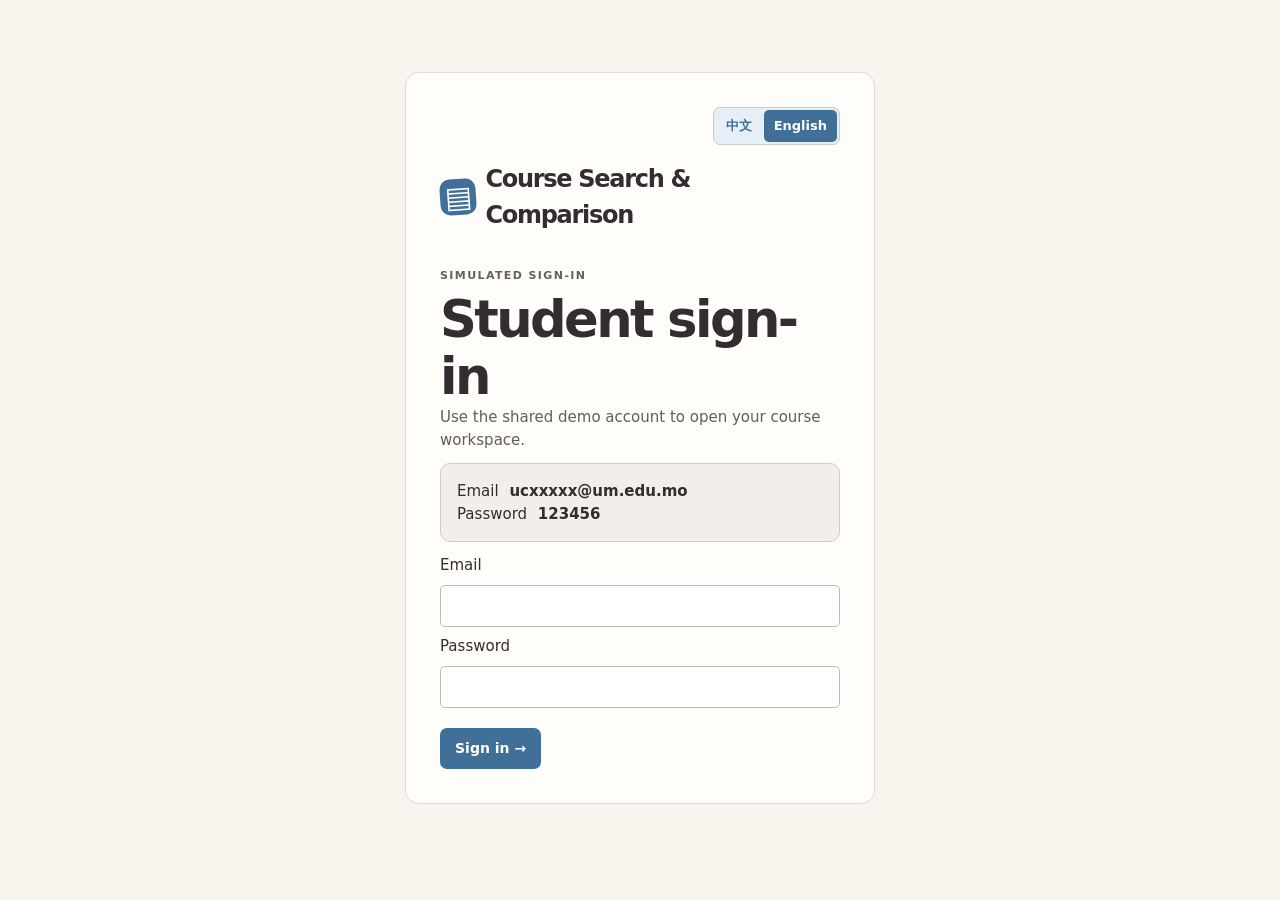
==== palette-preview/index.html @ e56f1be3 "Preview a softer mid-blue accent with ink-blue course codes" ====
<!doctype html><html lang="en"><head><meta charset="UTF-8"><meta name="viewport" content="width=device-width,initial-scale=1"><meta name="theme-color" content="#406f98"><title>Course Search &amp; Comparison | Course workspace</title>  <script type="module" crossorigin src="./assets/index-8f3D4_6r.js"></script>
  <link rel="stylesheet" crossorigin href="./assets/index-Bzfwyu6v.css">
</head><body style="margin:0"><div id="root"></div></body></html>
---- palette-preview/assets/index-Bzfwyu6v.css ----
*{box-sizing:border-box}body{font:15px/1.5 Segoe UI,Arial,sans-serif;color:#322e2a;background:#faf6f2}button,input,select{font:inherit}button,select{cursor:pointer}button,a,input,select{outline-offset:4px}button{color:inherit;border:0;background:transparent;font-weight:600}a,.link{color:#534f4b;font-weight:650}.link{padding:8px 0}.bar,main{max-width:1250px;margin:auto;padding:0 44px}header{background:#fff;border-bottom:1px solid #dedad6}.bar,.brand,.user,nav,.cardTop,.actions,.resultHead,.title,.context,.panelHead,.shortlist li,footer{display:flex;align-items:center;justify-content:space-between;gap:12px}.bar{height:76px}.brand{font-size:24px;letter-spacing:-1.3px;font-weight:750;gap:10px}.brand i,.user i{display:grid;place-items:center;font-style:normal}.brand i{width:36px;height:36px;background:#4b4743;color:#fff9dc;border-radius:10px;font-size:29px;line-height:1;transform:rotate(-4deg)}nav{height:100%;gap:24px;margin-right:auto;margin-left:38px}nav button{height:100%;border-bottom:3px solid transparent;color:#696561}nav .here{border-color:#5b5753;color:#403c38}.user{font-size:13px}.user i{background:#ebe7e3;border:1px solid #d4d0cc;width:34px;height:34px;border-radius:50%;font-weight:700}.context{margin:25px 0 32px;color:#706c68;font-size:13px}select{padding:8px;border:1px solid #d3cfcb;border-radius:6px;background:#fff;color:#393531;max-width:100%}.context select{margin-left:6px}.title{justify-content:flex-start;align-items:flex-end;gap:18px}.title .tag{margin-bottom:8px}small{display:block;color:#65615d;font-size:11px;letter-spacing:1.4px;font-weight:750}.tag,.code,em{display:inline-block;font-style:normal;font-size:12px;font-weight:650;border-radius:5px;letter-spacing:.3px}.tag{padding:4px 9px;border:1px solid #d8d4d0;background:#f3efeb;color:#534f4b}.code{background:#f1ede9;color:#4c4844;padding:3px 8px;font-family:Consolas,monospace;font-size:13px}h1,h2,h3,p{margin:0}h1{font-size:clamp(36px,4vw,53px);letter-spacing:-2.6px;line-height:1.13;margin-top:6px;font-weight:640}h2{font-size:22px;letter-spacing:-.7px;line-height:1.25}h3{font-size:18px;line-height:1.35;margin:5px 0 10px}p{color:#625e5a}.intro{margin:12px 0 23px}.findLayout,.scheduleLayout{display:grid;gap:26px;grid-template-columns:minmax(0,1fr) 284px;align-items:start}.rail,.card,.panel,.tray,.compareScroll{border:1px solid #dfdbd7;border-radius:14px;background:#fff}.rail{margin-top:57px;padding:23px;background:#f4f0ec}.rail h2{margin:7px 0 12px}.rail p{margin-bottom:20px}.rail .primary{width:100%;display:flex;justify-content:space-between}.rail .subtle{font-size:12px;margin:12px 0 0}.railArt{height:78px;position:relative;overflow:hidden}.sheet{position:absolute;left:12px;top:8px;width:55px;height:55px;border:1.6px solid #686460;border-radius:7px;background:#dad6d2;transform:rotate(-12deg)}.sheet.front{left:29px;top:13px;background:#fefaf6;transform:rotate(8deg);padding:10px}.sheet i{display:block;height:3px;margin:5px 0;background:#9b9793}.sheet i:last-child{width:55%}.search{display:flex;align-items:center;gap:12px;border:1.5px solid #b1ada9;border-radius:10px;padding:10px 15px;background:#fff;height:53px}.search span{font-size:27px}.search input{border:none;width:100%;outline:none;color:#393531}.search:focus-within{outline:2px solid #736f6b}.resultHead{margin:26px 0 13px}.resultHead h2{font-size:18px}.resultHead span,.muted,.subtle{font-size:13px;color:#706c68}em{padding:1px 7px;background:#eeeae6;margin-left:4px}.card{padding:20px 23px;margin-bottom:12px}.card h2{margin:9px 0 6px}.summary{display:-webkit-box;-webkit-line-clamp:2;-webkit-box-orient:vertical;overflow:hidden}.actions{margin-top:17px}.outline,.saved,.primary,.mode button{border-radius:7px;padding:8px 13px;font-size:14px}.outline,.saved{border:1px solid #c9c5c1;background:#fff}.primary,.saved{background:#4a4642;color:#fff}.primary:hover,.saved:hover{background:#37332f}.outline:hover,.link:hover{background:#f6f2ee}.primary{padding:10px 15px}.details{margin-top:16px;padding-top:18px;border-top:1px solid #dfdbd7}.details p,.sectionItem p{margin:6px 0}.details small,.tray small,table small{letter-spacing:.4px}dl{display:grid;grid-template-columns:repeat(3,1fr);gap:12px}dt{color:#736f6b;font-size:12px}dd{margin:2px 0}.sectionItem{border:1px solid #dfdbd7;border-radius:9px;background:#fffbf7;padding:13px;margin-top:12px}.meetings{padding:0;list-style:none;font-size:13px}.meetings li{margin:4px 0}.meetings b{color:#524e4a}hr{border:0;border-top:1px solid #dedad6;margin:18px 0}.shortlist{padding:0;list-style:none}.shortlist li{border-bottom:1px solid #d7d3cf;padding:6px 0}.mode{display:flex;gap:3px;background:#ece8e4;padding:4px;border-radius:9px;width:fit-content;margin:22px 0}.mode .active{background:#fff;box-shadow:0 1px 3px #20473222}.compareScroll,.calendarScroll{overflow-x:auto}.compareScroll{margin:15px 0 22px}table{border-collapse:collapse;width:100%}th,td{text-align:left;vertical-align:top;padding:17px;min-width:220px;border:1px solid #e4e0dc}th:first-child{min-width:150px;background:#f7f3ef}table small{margin-top:6px}th h3{margin:10px 0}.calendar,.tray{padding:18px}.panelHead{margin-bottom:12px}.legend{display:flex;flex-wrap:wrap;gap:14px;font-size:12px;margin-bottom:14px}.legend span:nth-child(2){color:#216378}.legend span:nth-child(3){color:#a52b33}.grid{min-width:490px;display:grid;grid-template-columns:46px repeat(5,minmax(0,1fr));font-size:12px}.grid>strong{text-align:center;color:#686460;padding:7px 0}.day,.axis{position:relative;height:calc(var(--hours)*62px)}.day{border-left:1px solid #e2deda;background:repeating-linear-gradient(to bottom,#e5e1dd 0 1px,transparent 1px 62px)}.axis span{height:62px;display:block;font-size:11px}.block{position:absolute;left:2%;width:96%;border-radius:5px;padding:2px 4px;display:flex;flex-direction:column;line-height:1.2;font-size:10px;overflow:hidden;animation:appear .2s ease-out}.block b,.block span{position:relative}.existing{background:#e5e1dd;border-left:3px solid #797571}.added{background:#e4e0dc;border-left:3px solid #635f5b}.preview{color:#174e61;background:#dfedf2;border:1px dashed #357c8f}.split{width:48%}.right{left:51%}.redZone{position:absolute;left:0;right:0;background:repeating-linear-gradient(135deg,#f9c2c1 0 4px,#f9d4ce 4px 8px)}.coursePick{display:flex;align-items:center;gap:9px;margin:0 0 15px}.coursePick select{min-width:0}.scheduleLayout{grid-template-columns:minmax(0,1fr) 310px}.tray>p{font-size:13px;margin:8px 0}.tray h2{margin-top:6px}.selected{border-color:#817d79}.feedback,.note{background:#f2eeea;border:1px solid #cfcbc7;padding:16px;border-radius:10px;margin:12px 0;animation:appear .2s}.feedback p{margin:6px 0 12px}.warning{background:#fff4ef;border-color:#e9b8aa}.warning h3{color:#963536}.empty{padding:24px}.empty p{margin:8px 0 16px}footer{padding:25px 0;border-top:1px solid #dfdbd7;margin-top:35px;color:#75716d;font-size:13px}.login{max-width:470px;padding:34px;margin:8vh auto;background:#fff;border:1px solid #dfdbd7;border-radius:14px}.login .brand{justify-content:flex-start;margin-bottom:35px}.login label,.login input{display:block;width:100%;margin:8px 0}.login input{padding:9px;border:1px solid #bebab6;border-radius:5px}.login .primary{margin-top:12px}.note b{padding-left:6px}@keyframes appear{0%{opacity:.35;transform:translateY(2px)}to{opacity:1;transform:none}}@media(prefers-reduced-motion:reduce){*,*:before,*:after{animation:none!important;transition:none!important;scroll-behavior:auto!important}}@media(max-width:800px){.bar,main{padding-left:17px;padding-right:17px}.bar{flex-wrap:wrap;height:auto;padding-top:10px;gap:5px}.brand{font-size:21px}nav{order:3;width:100%;margin:0;justify-content:flex-start;gap:14px}nav button{padding:10px 0}.user span{display:none}.context{margin:15px 0 19px}.context>span{display:none}.context{justify-content:flex-end}.findLayout,.scheduleLayout{display:flex;flex-direction:column;gap:14px}.findLayout>*,.scheduleLayout>*{width:100%;min-width:0}.rail{margin:0}.intro{margin:9px 0 15px}.card{padding:16px}.resultHead{margin-top:18px}.resultHead span{font-size:11px}.tray{order:-1}.tray .sectionItem{margin-top:8px}.calendar{padding:12px;scroll-margin-top:12px}.grid{min-width:0;grid-template-columns:35px repeat(5,minmax(0,1fr))}.block{overflow-wrap:anywhere;font-size:9px}.split{width:48%;padding:1px}.calendar .legend{gap:8px}.coursePick{align-items:flex-start}.coursePick select{width:85%}th,td{min-width:190px;padding:12px}th:first-child{min-width:100px}dl{grid-template-columns:1fr 1fr}.title .tag{white-space:nowrap}.title{gap:9px}.login{margin:18px}.railArt{display:none}}.studyPlan{border-top:1px solid #d4d0cc;margin-top:16px;padding-top:12px}.studyPlan summary{font-weight:650;cursor:pointer}.studyPlan p{margin:10px 0}.studyPlan ul{font-size:13px;padding-left:17px}.studyPlan li+li{margin-top:5px}@media(max-width:900px){.user span{display:none}.brand{font-size:19px}.bar nav{margin-left:0}}.filters{display:flex;flex-wrap:wrap;gap:6px;margin-top:12px}.filters button{border:1px solid #d5d1cd;border-radius:20px;padding:5px 12px;font-size:13px;background:#fff}.filters button[aria-pressed=true]{background:#4a4642;color:#fff;border-color:#4a4642}.offeringNote{white-space:pre-line;font-size:13px}.scrollHint{display:none}@media(max-width:800px){.search input,.login input,select{font-size:16px}.outline,.link,.mode button,.filters button,.coursePick select,.primary{min-height:44px}.scrollHint{display:block;font-size:12px;margin:4px 0 8px}.calendarScroll,.compareScroll{overscroll-behavior-x:contain}.grid{min-width:600px;grid-template-columns:44px repeat(5,minmax(0,1fr))}.block{font-size:11px}.axis{position:sticky;left:0;z-index:1;background:#fff}.feedback button{margin-top:4px}.user button{font-size:13px}.coursePick select{max-width:calc(100% - 58px)}}@media(max-width:400px){.bar .brand{font-size:17px;letter-spacing:-.7px}.user{gap:5px}.brand{gap:6px}.brand i{width:28px;height:28px}}.card .code,th .code{font-size:clamp(22px,2vw,28px);font-weight:750;line-height:1.2;background:transparent;padding:0;letter-spacing:-.04em}.card h2,th h3{font-size:18px;font-weight:600}.block .blockCode{font:750 14px/1.05 Consolas,monospace;letter-spacing:-.04em}.blockTitle{font-size:10px;overflow:hidden;text-overflow:ellipsis;white-space:nowrap}.split .blockTitle{display:none}button{transition:transform .16s cubic-bezier(.2,.8,.3,1),background-color .16s,box-shadow .16s}button:active{transform:scale(.95);box-shadow:inset 0 0 0 2px #46705c33}.go{flex:none;background:#4c4844;color:#fff;border-radius:8px;width:38px;height:36px;font-size:21px}.language{border:1px solid #cecac6;border-radius:7px;padding:5px 9px;font-size:13px}.login>.language{float:right}.dropBlocked{outline:2px solid #b03e3e}.dropReady{outline:2px solid #76726e}.dropMessage{padding:8px 12px;border-radius:8px;margin:8px 0;background:#f1ede9;font-weight:650}.dropBlocked .dropMessage{background:#fae1dc;color:#86272c}.dropBlocked .redZone{animation:conflictGlow .7s ease-out infinite alternate}@keyframes conflictGlow{0%{box-shadow:inset 0 0 0 1px #a42f37}to{box-shadow:inset 0 0 0 3px #ba494e}}@media(max-width:800px){.calendar .grid{min-width:665px}.bar .user{margin-left:auto}.user i{display:none}.card .code{font-size:23px}.card h2{font-size:17px}}.creditPanel{border:1px solid #d8d4d0;border-radius:12px;background:#fff;margin:18px 0;padding:15px 19px;display:grid;grid-template-columns:minmax(180px,1fr) minmax(180px,1fr);gap:5px 26px}.creditHead,.creditTotal{display:flex;gap:10px;align-items:baseline}.creditHead h2{font-size:19px}.creditHead span,.creditMeta,.creditRows small{color:#686460;font-size:13px;letter-spacing:0;font-weight:400}.creditTotal{justify-content:flex-end}.creditTotal b{font-size:21px;color:#4a4642}.creditPanel progress{width:100%;height:9px;border:0;border-radius:8px;background:#eae6e2;appearance:none;align-self:center}.creditPanel progress::-webkit-progress-bar{background:#eae6e2;border-radius:8px}.creditPanel progress::-webkit-progress-value{background:#625e5a;border-radius:8px}.creditPanel progress::-moz-progress-bar{background:#625e5a;border-radius:8px}.creditMeta{text-align:right}.creditPanel .studyPlan{grid-column:1/-1;margin:3px 0 0;padding-top:7px}.creditRows{display:grid;grid-template-columns:repeat(auto-fit,minmax(180px,1fr));gap:12px;margin-top:12px}.creditRows>div{display:grid;gap:4px;border:1px solid #e5e1dd;border-radius:8px;padding:10px}.exampleToggle{margin-bottom:14px}.exampleToggle label{cursor:pointer;font-weight:600}.exampleToggle small{letter-spacing:0}@media(max-width:650px){.creditPanel{grid-template-columns:1fr;gap:5px;padding:12px}.creditTotal{justify-content:flex-start}.creditMeta{text-align:left}.creditPanel .studyPlan{grid-column:1}.creditRows{grid-template-columns:1fr 1fr}}.language{display:inline-flex;align-items:center;background:#f4f0ec;padding:2px;gap:2px;white-space:nowrap}.language button{border:0;border-radius:5px;min-height:32px;padding:4px 10px;background:transparent}.language button[aria-pressed=true]{background:#4a4642;color:#fff}.login>.language{float:none;display:flex;width:fit-content;margin:0 0 16px auto}@media(max-width:800px){.language button{min-height:44px}.bar{display:grid;grid-template-columns:minmax(0,1fr) auto}.bar nav{grid-column:1/-1}.bar .brand{justify-content:flex-start}}.courseName{font:inherit;padding:0;text-align:start}.prereqPanel{background:#f6f2ee;border:1px solid #d8d4d0;border-radius:9px;padding:12px;margin:0 0 15px}.prereqPanel dl{display:block;margin:0}.prereqPanel dd{font-weight:700}.prereqPanel ul{list-style:none;padding:0;margin:6px 0 0}.prereqPanel li{display:flex;flex-wrap:wrap;align-items:baseline;justify-content:space-between;gap:3px 12px;padding:4px 0}.prereqPanel strong{font-size:13px}.termCredits{display:flex;flex-wrap:wrap;align-items:center;gap:7px 18px;padding:9px 14px;border:1px solid #d7d3cf;border-radius:8px;background:#f6f2ee}.termCredits span{font-size:13px;color:#5c5854}.scheduleLayout>*{min-width:0}.trayList{max-height:72vh;overflow-y:auto;padding:2px}.candidateCode{font:750 19px/1.25 Consolas,monospace;color:#4c4844}.tray .candidateTitle{font-weight:600;color:#3b3733}.touchHint{display:none}.termCredits{margin:8px 0 14px}@media(max-width:800px){.tray .deskHint{display:none}.tray .touchHint{display:block}.trayList{display:flex;gap:10px;overflow-x:auto;max-height:none;scroll-snap-type:x mandatory;padding:4px 3px 10px}.trayList .sectionItem{flex:0 0 min(85%,330px);min-width:0;scroll-snap-align:start;margin:0}.trayList .sectionItem .outline{width:100%}}.block[data-block=added],.block[data-block=existing]{cursor:pointer}.removeBlock{position:absolute;z-index:2;top:0;right:0;min-width:28px;min-height:28px;background:#fff;border:1px solid #b0aca8;border-radius:5px;line-height:1;font-size:20px;opacity:0;pointer-events:none}.block[data-editing=true] .removeBlock,.block:focus-within .removeBlock{opacity:1;pointer-events:auto}@media(hover:hover){.block:hover .removeBlock{opacity:1;pointer-events:auto}}@media(pointer:coarse){.removeBlock{min-height:42px;min-width:42px}}.creditPanel .officialPlan{grid-column:1/-1;justify-self:start;padding:4px 0;font-size:14px}.topAlert{position:fixed;z-index:20;inset:max(8px,env(safe-area-inset-top)) 12px auto;margin:auto;width:fit-content;max-width:min(680px,calc(100% - 24px));box-sizing:border-box;background:#fff1ef;color:#862322;border:1px solid #ce625c;border-left:5px solid #b52929;border-radius:10px;padding:11px 14px;box-shadow:0 4px 14px #51232320;display:flex;align-items:flex-start;gap:12px;pointer-events:none}.topAlert p{margin:3px 0 0;color:#832c29}.topAlert button{pointer-events:auto;min-width:36px;min-height:36px;font-size:20px}.topAlert{position:sticky;top:0;max-height:35vh;overflow:auto}.returnTarget{outline:2px dashed #696561;background:#f9f5f1}.blockTools{display:flex;align-items:center;justify-content:space-between;gap:8px;padding:8px;background:#f4f0ec;border-radius:7px;margin:6px 0}@media(min-width:801px){.topAlert{position:fixed;top:8px}}.alternativeActions{display:flex;flex-wrap:wrap;gap:8px;margin-top:8px}.topAlert .alternativeActions button{font-size:14px;min-height:44px}.tray .empty{padding:14px;margin:12px 0}.empty+.calendar{margin-top:16px}:root{--paper:#f8f5ef;--surface:#fffdf9;--ink:#332c30;--muted:#645c60;--accent:#406f98;--accent-hover:#325d83;--accent-wash:#e7eff6;--rule:#d9d1c8;--success:#285e49;--success-wash:#eaf3ec;--warning:#775018;--warning-wash:#fff2d9;--conflict:#9b2737;--alert-wash:#fff0ed}body{background:var(--paper);color:var(--ink);font-family:system-ui,-apple-system,Segoe UI,PingFang SC,Microsoft YaHei,sans-serif}header,.card,.calendar,.compareScroll,.tray,.login,.creditPanel{background:var(--surface)}a,.link,nav .here,.courseName:hover{color:var(--accent)}nav .here{border-color:var(--accent)}.primary,.go,.brand i,.filters button[aria-pressed=true],.language button[aria-pressed=true]{background:var(--accent);color:#fff}.primary:hover,.go:hover{background:var(--accent-hover)}.saved,.selected,.language,.mode{background:var(--accent-wash);color:var(--accent)}.saved,.selected{border-color:var(--accent)}.saved:hover{background:#d9e6f1;color:var(--accent-hover)}:focus-visible{outline:2px solid var(--accent)}.search:focus-within{outline-color:var(--accent)}.creditPanel progress::-webkit-progress-value{background:var(--accent)}.creditPanel progress::-moz-progress-bar{background:var(--accent)}.creditTotal b{color:var(--accent)}.rail{background:#f1ebe2}.railArt{display:none}[data-tone=teal]{--course-ink:#356766;--course-fill:#dceceb}[data-tone=apricot]{--course-ink:#89502e;--course-fill:#f6e1d0}[data-tone=lavender]{--course-ink:#665484;--course-fill:#e9e2f1}[data-tone=olive]{--course-ink:#596030;--course-fill:#e6ead4}[data-tone=rose]{--course-ink:#854e64;--course-fill:#f2e1e7}[data-tone=ochre]{--course-ink:#775d2d;--course-fill:#f0e7cf}[data-tone] .code,.candidateCode,.blockCode{color:#29394a}.tray article{border-inline-start:4px solid var(--course-ink)}.block.added,.block.existing,.block.preview{border:1px solid var(--course-ink);border-inline-start-width:4px;color:var(--ink);background:var(--course-fill)}.block.existing{border-inline-start-style:double}.block.preview{border:2px dashed var(--course-ink);background:color-mix(in srgb,var(--course-fill) 55%,white)}.legend span:nth-child(2){color:var(--muted)}.legend span:nth-child(3){color:var(--conflict)}.redZone{background:repeating-linear-gradient(135deg,#eeb0ae 0 3px,#ffdbd4 3px 7px)}.dropBlocked .redZone{animation-iteration-count:1}.feedback[role=status],.dropReady .dropMessage{background:var(--success-wash);color:var(--success)}.dropReady,.returnTarget{outline-color:var(--accent)}.topAlert.conflictAlert,.feedback.warning{background:var(--alert-wash);border-color:var(--conflict)}.topAlert.warningAlert{background:var(--warning-wash);border-color:var(--warning);color:var(--warning)}.warningAlert p{color:var(--warning)}
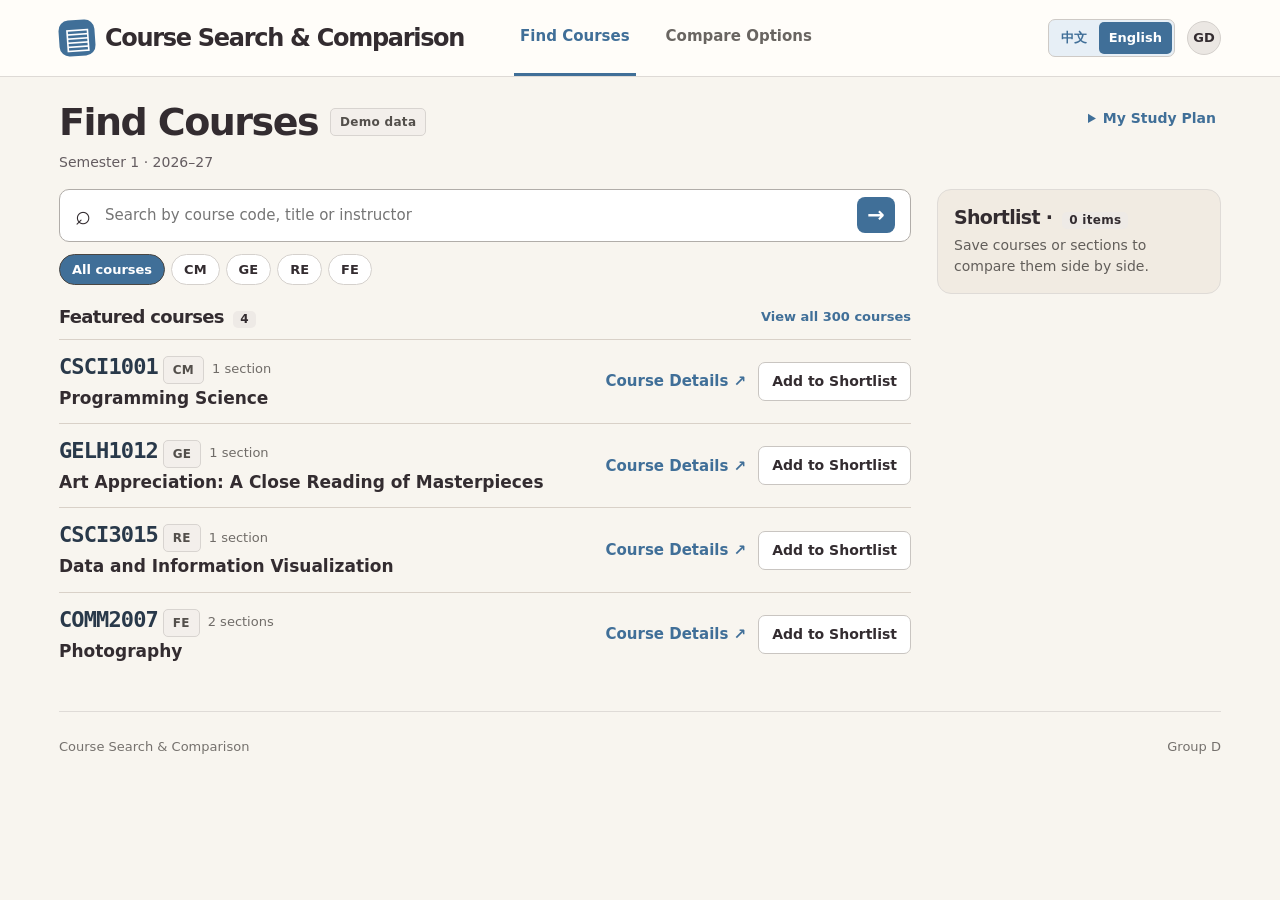
==== commit d750b207: "Open course finder directly and match CS code queries against canonical codes and aliases" ====
--- a/palette-preview/index.html
+++ b/palette-preview/index.html
@@ -1,4 +1,4 @@
-<!doctype html><html lang="en"><head><meta charset="UTF-8"><meta name="viewport" content="width=device-width,initial-scale=1"><meta name="theme-color" content="#406f98"><title>Course Search &amp; Comparison | Course workspace</title>  <script type="module" crossorigin src="./assets/index-8f3D4_6r.js"></script>
-  <link rel="stylesheet" crossorigin href="./assets/index-Bzfwyu6v.css">
+<!doctype html><html lang="en"><head><meta charset="UTF-8"><meta name="viewport" content="width=device-width,initial-scale=1"><meta name="theme-color" content="#406f98"><title>Course Search &amp; Comparison | Course workspace</title>  <script type="module" crossorigin src="./assets/index-DSj07x4l.js"></script>
+  <link rel="stylesheet" crossorigin href="./assets/index-DzxUaMW-.css">
 </head><body style="margin:0"><div id="root"></div></body></html>
 
--- a/palette-preview/assets/index-DzxUaMW-.css
+++ b/palette-preview/assets/index-DzxUaMW-.css
@@ -0,0 +1 @@
+*{box-sizing:border-box}body{font:15px/1.5 Segoe UI,Arial,sans-serif;color:#322e2a;background:#faf6f2}button,input,select{font:inherit}button,select{cursor:pointer}button,a,input,select{outline-offset:4px}button{color:inherit;border:0;background:transparent;font-weight:600}a,.link{color:#534f4b;font-weight:650}.link{padding:8px 0}.bar,main{max-width:1250px;margin:auto;padding:0 44px}header{background:#fff;border-bottom:1px solid #dedad6}.bar,.brand,.user,nav,.cardTop,.actions,.resultHead,.title,.context,.panelHead,.shortlist li,footer{display:flex;align-items:center;justify-content:space-between;gap:12px}.bar{height:76px}.brand{font-size:24px;letter-spacing:-1.3px;font-weight:750;gap:10px}.brand i,.user i{display:grid;place-items:center;font-style:normal}.brand i{width:36px;height:36px;background:#4b4743;color:#fff9dc;border-radius:10px;font-size:29px;line-height:1;transform:rotate(-4deg)}nav{height:100%;gap:24px;margin-right:auto;margin-left:38px}nav button{height:100%;border-bottom:3px solid transparent;color:#696561}nav .here{border-color:#5b5753;color:#403c38}.user{font-size:13px}.user i{background:#ebe7e3;border:1px solid #d4d0cc;width:34px;height:34px;border-radius:50%;font-weight:700}.context{margin:25px 0 32px;color:#706c68;font-size:13px}select{padding:8px;border:1px solid #d3cfcb;border-radius:6px;background:#fff;color:#393531;max-width:100%}.context select{margin-left:6px}.title{justify-content:flex-start;align-items:flex-end;gap:18px}.title .tag{margin-bottom:8px}small{display:block;color:#65615d;font-size:11px;letter-spacing:1.4px;font-weight:750}.tag,.code,em{display:inline-block;font-style:normal;font-size:12px;font-weight:650;border-radius:5px;letter-spacing:.3px}.tag{padding:4px 9px;border:1px solid #d8d4d0;background:#f3efeb;color:#534f4b}.code{background:#f1ede9;color:#4c4844;padding:3px 8px;font-family:Consolas,monospace;font-size:13px}h1,h2,h3,p{margin:0}h1{font-size:clamp(36px,4vw,53px);letter-spacing:-2.6px;line-height:1.13;margin-top:6px;font-weight:640}h2{font-size:22px;letter-spacing:-.7px;line-height:1.25}h3{font-size:18px;line-height:1.35;margin:5px 0 10px}p{color:#625e5a}.intro{margin:12px 0 23px}.findLayout,.scheduleLayout{display:grid;gap:26px;grid-template-columns:minmax(0,1fr) 284px;align-items:start}.rail,.card,.panel,.tray,.compareScroll{border:1px solid #dfdbd7;border-radius:14px;background:#fff}.rail{margin-top:57px;padding:23px;background:#f4f0ec}.rail h2{margin:7px 0 12px}.rail p{margin-bottom:20px}.rail .primary{width:100%;display:flex;justify-content:space-between}.rail .subtle{font-size:12px;margin:12px 0 0}.railArt{height:78px;position:relative;overflow:hidden}.sheet{position:absolute;left:12px;top:8px;width:55px;height:55px;border:1.6px solid #686460;border-radius:7px;background:#dad6d2;transform:rotate(-12deg)}.sheet.front{left:29px;top:13px;background:#fefaf6;transform:rotate(8deg);padding:10px}.sheet i{display:block;height:3px;margin:5px 0;background:#9b9793}.sheet i:last-child{width:55%}.search{display:flex;align-items:center;gap:12px;border:1.5px solid #b1ada9;border-radius:10px;padding:10px 15px;background:#fff;height:53px}.search span{font-size:27px}.search input{border:none;width:100%;outline:none;color:#393531}.search:focus-within{outline:2px solid #736f6b}.resultHead{margin:26px 0 13px}.resultHead h2{font-size:18px}.resultHead span,.muted,.subtle{font-size:13px;color:#706c68}em{padding:1px 7px;background:#eeeae6;margin-left:4px}.card{padding:20px 23px;margin-bottom:12px}.card h2{margin:9px 0 6px}.summary{display:-webkit-box;-webkit-line-clamp:2;-webkit-box-orient:vertical;overflow:hidden}.actions{margin-top:17px}.outline,.saved,.primary,.mode button{border-radius:7px;padding:8px 13px;font-size:14px}.outline,.saved{border:1px solid #c9c5c1;background:#fff}.primary,.saved{background:#4a4642;color:#fff}.primary:hover,.saved:hover{background:#37332f}.outline:hover,.link:hover{background:#f6f2ee}.primary{padding:10px 15px}.details{margin-top:16px;padding-top:18px;border-top:1px solid #dfdbd7}.details p,.sectionItem p{margin:6px 0}.details small,.tray small,table small{letter-spacing:.4px}dl{display:grid;grid-template-columns:repeat(3,1fr);gap:12px}dt{color:#736f6b;font-size:12px}dd{margin:2px 0}.sectionItem{border:1px solid #dfdbd7;border-radius:9px;background:#fffbf7;padding:13px;margin-top:12px}.meetings{padding:0;list-style:none;font-size:13px}.meetings li{margin:4px 0}.meetings b{color:#524e4a}hr{border:0;border-top:1px solid #dedad6;margin:18px 0}.shortlist{padding:0;list-style:none}.shortlist li{border-bottom:1px solid #d7d3cf;padding:6px 0}.mode{display:flex;gap:3px;background:#ece8e4;padding:4px;border-radius:9px;width:fit-content;margin:22px 0}.mode .active{background:#fff;box-shadow:0 1px 3px #20473222}.compareScroll,.calendarScroll{overflow-x:auto}.compareScroll{margin:15px 0 22px}table{border-collapse:collapse;width:100%}th,td{text-align:left;vertical-align:top;padding:17px;min-width:220px;border:1px solid #e4e0dc}th:first-child{min-width:150px;background:#f7f3ef}table small{margin-top:6px}th h3{margin:10px 0}.calendar,.tray{padding:18px}.panelHead{margin-bottom:12px}.legend{display:flex;flex-wrap:wrap;gap:14px;font-size:12px;margin-bottom:14px}.legend span:nth-child(2){color:#216378}.legend span:nth-child(3){color:#a52b33}.grid{min-width:490px;display:grid;grid-template-columns:46px repeat(5,minmax(0,1fr));font-size:12px}.grid>strong{text-align:center;color:#686460;padding:7px 0}.day,.axis{position:relative;height:calc(var(--hours)*62px)}.day{border-left:1px solid #e2deda;background:repeating-linear-gradient(to bottom,#e5e1dd 0 1px,transparent 1px 62px)}.axis span{height:62px;display:block;font-size:11px}.block{position:absolute;left:2%;width:96%;border-radius:5px;padding:2px 4px;display:flex;flex-direction:column;line-height:1.2;font-size:10px;overflow:hidden;animation:appear .2s ease-out}.block b,.block span{position:relative}.existing{background:#e5e1dd;border-left:3px solid #797571}.added{background:#e4e0dc;border-left:3px solid #635f5b}.preview{color:#174e61;background:#dfedf2;border:1px dashed #357c8f}.split{width:48%}.right{left:51%}.redZone{position:absolute;left:0;right:0;background:repeating-linear-gradient(135deg,#f9c2c1 0 4px,#f9d4ce 4px 8px)}.coursePick{display:flex;align-items:center;gap:9px;margin:0 0 15px}.coursePick select{min-width:0}.scheduleLayout{grid-template-columns:minmax(0,1fr) 310px}.tray>p{font-size:13px;margin:8px 0}.tray h2{margin-top:6px}.selected{border-color:#817d79}.feedback,.note{background:#f2eeea;border:1px solid #cfcbc7;padding:16px;border-radius:10px;margin:12px 0;animation:appear .2s}.feedback p{margin:6px 0 12px}.warning{background:#fff4ef;border-color:#e9b8aa}.warning h3{color:#963536}.empty{padding:24px}.empty p{margin:8px 0 16px}footer{padding:25px 0;border-top:1px solid #dfdbd7;margin-top:35px;color:#75716d;font-size:13px}.login{max-width:470px;padding:34px;margin:8vh auto;background:#fff;border:1px solid #dfdbd7;border-radius:14px}.login .brand{justify-content:flex-start;margin-bottom:35px}.login label,.login input{display:block;width:100%;margin:8px 0}.login input{padding:9px;border:1px solid #bebab6;border-radius:5px}.login .primary{margin-top:12px}.note b{padding-left:6px}@keyframes appear{0%{opacity:.35;transform:translateY(2px)}to{opacity:1;transform:none}}@media(prefers-reduced-motion:reduce){*,*:before,*:after{animation:none!important;transition:none!important;scroll-behavior:auto!important}}@media(max-width:800px){.bar,main{padding-left:17px;padding-right:17px}.bar{flex-wrap:wrap;height:auto;padding-top:10px;gap:5px}.brand{font-size:21px}nav{order:3;width:100%;margin:0;justify-content:flex-start;gap:14px}nav button{padding:10px 0}.user span{display:none}.context{margin:15px 0 19px}.context>span{display:none}.context{justify-content:flex-end}.findLayout,.scheduleLayout{display:flex;flex-direction:column;gap:14px}.findLayout>*,.scheduleLayout>*{width:100%;min-width:0}.rail{margin:0}.intro{margin:9px 0 15px}.card{padding:16px}.resultHead{margin-top:18px}.resultHead span{font-size:11px}.tray{order:-1}.tray .sectionItem{margin-top:8px}.calendar{padding:12px;scroll-margin-top:12px}.grid{min-width:0;grid-template-columns:35px repeat(5,minmax(0,1fr))}.block{overflow-wrap:anywhere;font-size:9px}.split{width:48%;padding:1px}.calendar .legend{gap:8px}.coursePick{align-items:flex-start}.coursePick select{width:85%}th,td{min-width:190px;padding:12px}th:first-child{min-width:100px}dl{grid-template-columns:1fr 1fr}.title .tag{white-space:nowrap}.title{gap:9px}.login{margin:18px}.railArt{display:none}}.studyPlan{border-top:1px solid #d4d0cc;margin-top:16px;padding-top:12px}.studyPlan summary{font-weight:650;cursor:pointer}.studyPlan p{margin:10px 0}.studyPlan ul{font-size:13px;padding-left:17px}.studyPlan li+li{margin-top:5px}@media(max-width:900px){.user span{display:none}.brand{font-size:19px}.bar nav{margin-left:0}}.filters{display:flex;flex-wrap:wrap;gap:6px;margin-top:12px}.filters button{border:1px solid #d5d1cd;border-radius:20px;padding:5px 12px;font-size:13px;background:#fff}.filters button[aria-pressed=true]{background:#4a4642;color:#fff;border-color:#4a4642}.offeringNote{white-space:pre-line;font-size:13px}.scrollHint{display:none}@media(max-width:800px){.search input,.login input,select{font-size:16px}.outline,.link,.mode button,.filters button,.coursePick select,.primary{min-height:44px}.scrollHint{display:block;font-size:12px;margin:4px 0 8px}.calendarScroll,.compareScroll{overscroll-behavior-x:contain}.grid{min-width:600px;grid-template-columns:44px repeat(5,minmax(0,1fr))}.block{font-size:11px}.axis{position:sticky;left:0;z-index:1;background:#fff}.feedback button{margin-top:4px}.user button{font-size:13px}.coursePick select{max-width:calc(100% - 58px)}}@media(max-width:400px){.bar .brand{font-size:17px;letter-spacing:-.7px}.user{gap:5px}.brand{gap:6px}.brand i{width:28px;height:28px}}.card .code,th .code{font-size:clamp(22px,2vw,28px);font-weight:750;line-height:1.2;background:transparent;padding:0;letter-spacing:-.04em}.card h2,th h3{font-size:18px;font-weight:600}.block .blockCode{font:750 14px/1.05 Consolas,monospace;letter-spacing:-.04em}.blockTitle{font-size:10px;overflow:hidden;text-overflow:ellipsis;white-space:nowrap}.split .blockTitle{display:none}button{transition:transform .16s cubic-bezier(.2,.8,.3,1),background-color .16s,box-shadow .16s}button:active{transform:scale(.95);box-shadow:inset 0 0 0 2px #46705c33}.go{flex:none;background:#4c4844;color:#fff;border-radius:8px;width:38px;height:36px;font-size:21px}.language{border:1px solid #cecac6;border-radius:7px;padding:5px 9px;font-size:13px}.login>.language{float:right}.dropBlocked{outline:2px solid #b03e3e}.dropReady{outline:2px solid #76726e}.dropMessage{padding:8px 12px;border-radius:8px;margin:8px 0;background:#f1ede9;font-weight:650}.dropBlocked .dropMessage{background:#fae1dc;color:#86272c}.dropBlocked .redZone{animation:conflictGlow .7s ease-out infinite alternate}@keyframes conflictGlow{0%{box-shadow:inset 0 0 0 1px #a42f37}to{box-shadow:inset 0 0 0 3px #ba494e}}@media(max-width:800px){.calendar .grid{min-width:665px}.bar .user{margin-left:auto}.user i{display:none}.card .code{font-size:23px}.card h2{font-size:17px}}.creditPanel{border:1px solid #d8d4d0;border-radius:12px;background:#fff;margin:18px 0;padding:15px 19px;display:grid;grid-template-columns:minmax(180px,1fr) minmax(180px,1fr);gap:5px 26px}.creditHead,.creditTotal{display:flex;gap:10px;align-items:baseline}.creditHead h2{font-size:19px}.creditHead span,.creditMeta,.creditRows small{color:#686460;font-size:13px;letter-spacing:0;font-weight:400}.creditTotal{justify-content:flex-end}.creditTotal b{font-size:21px;color:#4a4642}.creditPanel progress{width:100%;height:9px;border:0;border-radius:8px;background:#eae6e2;appearance:none;align-self:center}.creditPanel progress::-webkit-progress-bar{background:#eae6e2;border-radius:8px}.creditPanel progress::-webkit-progress-value{background:#625e5a;border-radius:8px}.creditPanel progress::-moz-progress-bar{background:#625e5a;border-radius:8px}.creditMeta{text-align:right}.creditPanel .studyPlan{grid-column:1/-1;margin:3px 0 0;padding-top:7px}.creditRows{display:grid;grid-template-columns:repeat(auto-fit,minmax(180px,1fr));gap:12px;margin-top:12px}.creditRows>div{display:grid;gap:4px;border:1px solid #e5e1dd;border-radius:8px;padding:10px}.exampleToggle{margin-bottom:14px}.exampleToggle label{cursor:pointer;font-weight:600}.exampleToggle small{letter-spacing:0}@media(max-width:650px){.creditPanel{grid-template-columns:1fr;gap:5px;padding:12px}.creditTotal{justify-content:flex-start}.creditMeta{text-align:left}.creditPanel .studyPlan{grid-column:1}.creditRows{grid-template-columns:1fr 1fr}}.language{display:inline-flex;align-items:center;background:#f4f0ec;padding:2px;gap:2px;white-space:nowrap}.language button{border:0;border-radius:5px;min-height:32px;padding:4px 10px;background:transparent}.language button[aria-pressed=true]{background:#4a4642;color:#fff}.login>.language{float:none;display:flex;width:fit-content;margin:0 0 16px auto}@media(max-width:800px){.language button{min-height:44px}.bar{display:grid;grid-template-columns:minmax(0,1fr) auto}.bar nav{grid-column:1/-1}.bar .brand{justify-content:flex-start}}.courseName{font:inherit;padding:0;text-align:start}.prereqPanel{background:#f6f2ee;border:1px solid #d8d4d0;border-radius:9px;padding:12px;margin:0 0 15px}.prereqPanel dl{display:block;margin:0}.prereqPanel dd{font-weight:700}.prereqPanel ul{list-style:none;padding:0;margin:6px 0 0}.prereqPanel li{display:flex;flex-wrap:wrap;align-items:baseline;justify-content:space-between;gap:3px 12px;padding:4px 0}.prereqPanel strong{font-size:13px}.termCredits{display:flex;flex-wrap:wrap;align-items:center;gap:7px 18px;padding:9px 14px;border:1px solid #d7d3cf;border-radius:8px;background:#f6f2ee}.termCredits span{font-size:13px;color:#5c5854}.scheduleLayout>*{min-width:0}.trayList{max-height:72vh;overflow-y:auto;padding:2px}.candidateCode{font:750 19px/1.25 Consolas,monospace;color:#4c4844}.tray .candidateTitle{font-weight:600;color:#3b3733}.touchHint{display:none}.termCredits{margin:8px 0 14px}@media(max-width:800px){.tray .deskHint{display:none}.tray .touchHint{display:block}.trayList{display:flex;gap:10px;overflow-x:auto;max-height:none;scroll-snap-type:x mandatory;padding:4px 3px 10px}.trayList .sectionItem{flex:0 0 min(85%,330px);min-width:0;scroll-snap-align:start;margin:0}.trayList .sectionItem .outline{width:100%}}.block[data-block=added],.block[data-block=existing]{cursor:pointer}.removeBlock{position:absolute;z-index:2;top:0;right:0;min-width:28px;min-height:28px;background:#fff;border:1px solid #b0aca8;border-radius:5px;line-height:1;font-size:20px;opacity:0;pointer-events:none}.block[data-editing=true] .removeBlock,.block:focus-within .removeBlock{opacity:1;pointer-events:auto}@media(hover:hover){.block:hover .removeBlock{opacity:1;pointer-events:auto}}@media(pointer:coarse){.removeBlock{min-height:42px;min-width:42px}}.creditPanel .officialPlan{grid-column:1/-1;justify-self:start;padding:4px 0;font-size:14px}.topAlert{position:fixed;z-index:20;inset:max(8px,env(safe-area-inset-top)) 12px auto;margin:auto;width:fit-content;max-width:min(680px,calc(100% - 24px));box-sizing:border-box;background:#fff1ef;color:#862322;border:1px solid #ce625c;border-left:5px solid #b52929;border-radius:10px;padding:11px 14px;box-shadow:0 4px 14px #51232320;display:flex;align-items:flex-start;gap:12px;pointer-events:none}.topAlert p{margin:3px 0 0;color:#832c29}.topAlert button{pointer-events:auto;min-width:36px;min-height:36px;font-size:20px}.topAlert{position:sticky;top:0;max-height:35vh;overflow:auto}.returnTarget{outline:2px dashed #696561;background:#f9f5f1}.blockTools{display:flex;align-items:center;justify-content:space-between;gap:8px;padding:8px;background:#f4f0ec;border-radius:7px;margin:6px 0}@media(min-width:801px){.topAlert{position:fixed;top:8px}}.alternativeActions{display:flex;flex-wrap:wrap;gap:8px;margin-top:8px}.topAlert .alternativeActions button{font-size:14px;min-height:44px}.tray .empty{padding:14px;margin:12px 0}.empty+.calendar{margin-top:16px}:root{--paper:#f8f5ef;--surface:#fffdf9;--ink:#332c30;--muted:#645c60;--accent:#406f98;--accent-hover:#325d83;--accent-wash:#e7eff6;--rule:#d9d1c8;--success:#285e49;--success-wash:#eaf3ec;--warning:#775018;--warning-wash:#fff2d9;--conflict:#9b2737;--alert-wash:#fff0ed}body{background:var(--paper);color:var(--ink);font-family:system-ui,-apple-system,Segoe UI,PingFang SC,Microsoft YaHei,sans-serif}header,.card,.calendar,.compareScroll,.tray,.login,.creditPanel{background:var(--surface)}a,.link,nav .here,.courseName:hover{color:var(--accent)}nav .here{border-color:var(--accent)}.primary,.go,.brand i,.filters button[aria-pressed=true],.language button[aria-pressed=true]{background:var(--accent);color:#fff}.primary:hover,.go:hover{background:var(--accent-hover)}.saved,.selected,.language,.mode{background:var(--accent-wash);color:var(--accent)}.saved,.selected{border-color:var(--accent)}.saved:hover{background:#d9e6f1;color:var(--accent-hover)}:focus-visible{outline:2px solid var(--accent)}.search:focus-within{outline-color:var(--accent)}.creditPanel progress::-webkit-progress-value{background:var(--accent)}.creditPanel progress::-moz-progress-bar{background:var(--accent)}.creditTotal b{color:var(--accent)}.rail{background:#f1ebe2}.railArt{display:none}[data-tone=sky]{--course-ink:#42718d;--course-fill:#d5e8f4}[data-tone=mint]{--course-ink:#467555;--course-fill:#d0e7d5}[data-tone=lilac]{--course-ink:#87588e;--course-fill:#eed9f1}[data-tone=sand]{--course-ink:#89703b;--course-fill:#f5e4b5}[data-tone=slate]{--course-ink:#516577;--course-fill:#d5dde4}[data-tone=lime]{--course-ink:#63782d;--course-fill:#e1eebd}[data-tone=teal]{--course-ink:#356766;--course-fill:#dceceb}[data-tone=apricot]{--course-ink:#89502e;--course-fill:#f6e1d0}[data-tone=lavender]{--course-ink:#665484;--course-fill:#e9e2f1}[data-tone=olive]{--course-ink:#596030;--course-fill:#e6ead4}[data-tone=rose]{--course-ink:#854e64;--course-fill:#f2e1e7}[data-tone=ochre]{--course-ink:#775d2d;--course-fill:#f0e7cf}[data-tone] .code,.candidateCode,.blockCode{color:#29394a}.tray article{border-inline-start:4px solid var(--course-ink)}.block.added,.block.existing,.block.preview{border:1px solid var(--course-ink);border-inline-start-width:4px;color:var(--ink);background:var(--course-fill)}.block.existing{border-inline-start-style:double}.block.preview{border:2px dashed var(--course-ink);background:color-mix(in srgb,var(--course-fill) 55%,white)}.legend span:nth-child(2){color:var(--muted)}.legend span:nth-child(3){color:var(--conflict)}.redZone{background:repeating-linear-gradient(135deg,#eeb0ae 0 3px,#ffdbd4 3px 7px)}.dropBlocked .redZone{animation-iteration-count:1}.feedback[role=status],.dropReady .dropMessage{background:var(--success-wash);color:var(--success)}.dropReady,.returnTarget{outline-color:var(--accent)}.topAlert.conflictAlert,.feedback.warning{background:var(--alert-wash);border-color:var(--conflict)}.topAlert.warningAlert{background:var(--warning-wash);border-color:var(--warning);color:var(--warning)}.warningAlert p{color:var(--warning)}.discovery{position:relative;padding-top:24px}.discoveryTitle,.discoveryMeta{display:flex;align-items:center;gap:12px;flex-wrap:wrap}.discoveryTitle h1{font-size:clamp(28px,3vw,38px);margin:0;letter-spacing:-.04em}.discoveryMeta{margin:8px 0 16px;font-size:14px;color:var(--muted)}.discoveryMeta select{margin-inline-start:5px;padding:4px 7px}.planEntry>summary{position:absolute;right:44px;top:26px;cursor:pointer;color:var(--accent);font-weight:600;font-size:14px;padding:5px}.planEntry>summary:focus-visible{outline:2px solid var(--accent)}.discovery .rail{margin:0;padding:16px}.discovery .rail h2{font-size:19px;margin:0 0 5px}.discovery .rail p{margin:0;font-size:14px}.discovery .card{display:grid;grid-template-columns:minmax(0,1fr) auto;align-items:center;gap:4px 12px;background:transparent;border:0;border-top:1px solid var(--rule);border-radius:0;margin:0;padding:14px 0}.discovery .cardTop{justify-content:flex-start;gap:8px}.discovery .cardTop .muted{font-size:13px}.discovery .card h2{grid-area:2/1;margin:0;font-size:17px;overflow-wrap:anywhere}.discovery .card .code{font-size:22px}.discovery .actions{grid-column:2;grid-row:1/3;margin:0;gap:12px}.discovery .details{grid-column:1/-1}.discovery .resultHead{margin:14px 0 4px}@media(max-width:1000px){.discovery .actions{grid-column:1/-1;grid-row:auto;justify-content:flex-start}.discovery .card{grid-template-columns:1fr}}@media(max-width:800px){.discovery{padding-top:14px}.planEntry>summary{top:16px;right:17px}.discoveryTitle{padding-right:115px;gap:6px}.discoveryTitle .tag{font-size:11px}.discoveryMeta{gap:6px 12px;margin:8px 0 12px}.discovery .actions{justify-content:space-between}.discovery .card{padding:10px 0;gap:2px}.discovery .rail{order:1}.discovery .filters{gap:4px}.discovery .filters button{min-height:36px}.discovery .details{min-width:0}}
